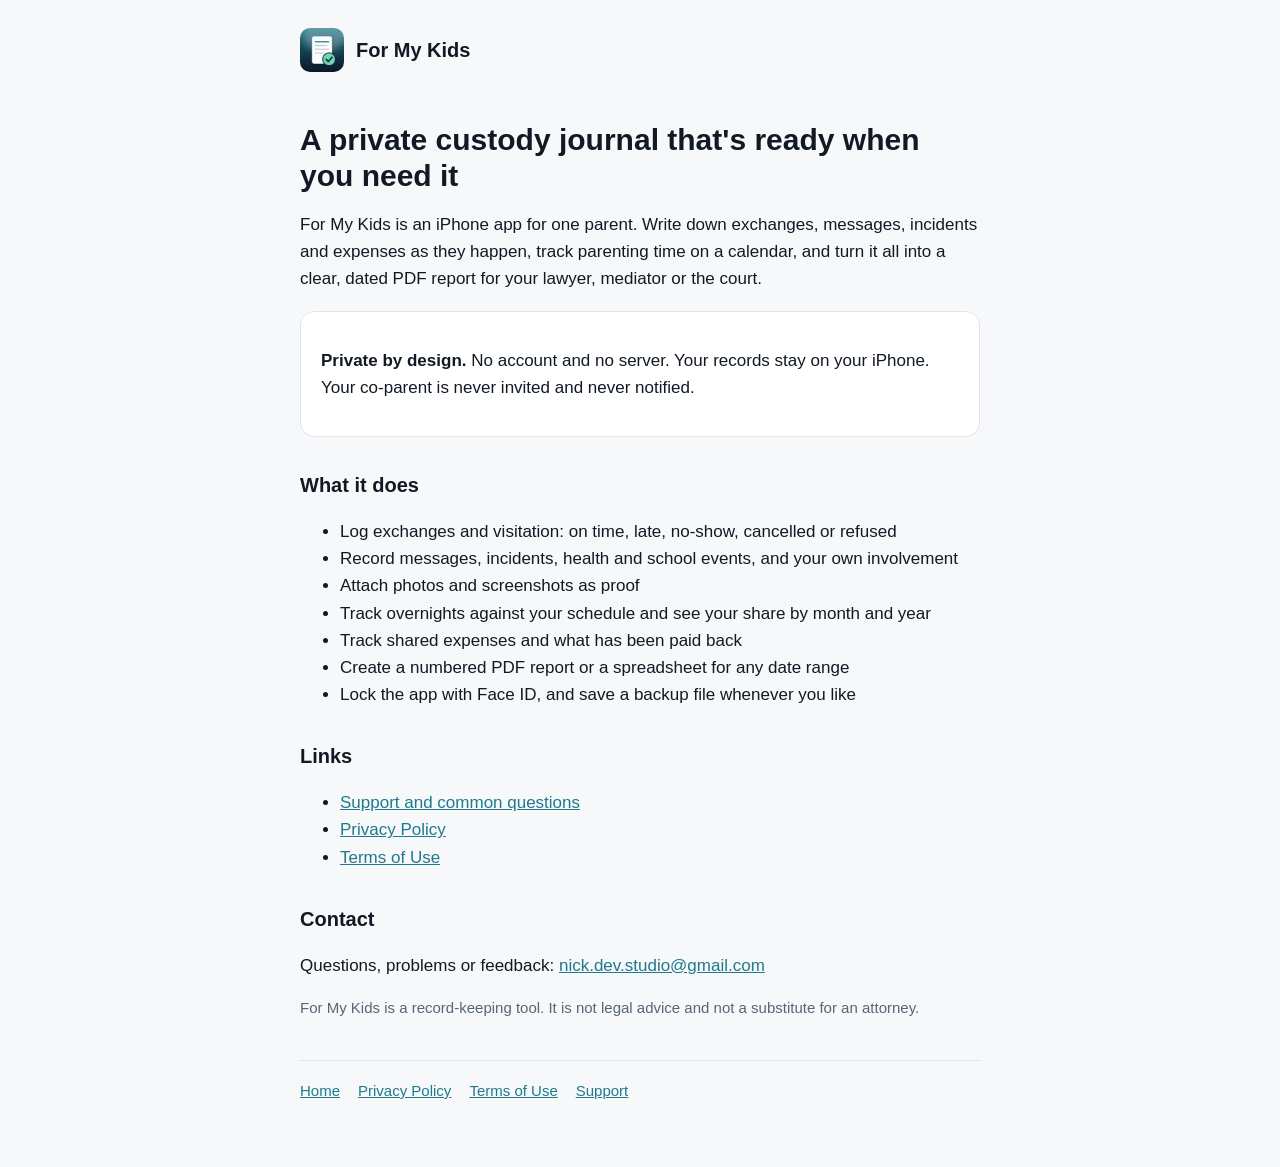
==== index.html @ 7b2aae09 "For My Kids support site: home, support, privacy policy, terms Co-Authored-By: Claude Fable 5.2 <nor" ====
<!doctype html>
<html lang="en">
<head>
<meta charset="utf-8">
<meta name="viewport" content="width=device-width, initial-scale=1">
<title>For My Kids: custody log and journal</title>
<link rel="stylesheet" href="style.css">
</head>
<body>
<header><img src="icon.png" alt=""><a href="index.html">For My Kids</a></header>
<main>
<h1>A private custody journal that's ready when you need it</h1>
<p>For My Kids is an iPhone app for one parent. Write down exchanges, messages, incidents and expenses as they happen, track parenting time on a calendar, and turn it all into a clear, dated PDF report for your lawyer, mediator or the court.</p>
<div class="card">
<p><strong>Private by design.</strong> No account and no server. Your records stay on your iPhone. Your co-parent is never invited and never notified.</p>
</div>
<h2>What it does</h2>
<ul>
<li>Log exchanges and visitation: on time, late, no-show, cancelled or refused</li>
<li>Record messages, incidents, health and school events, and your own involvement</li>
<li>Attach photos and screenshots as proof</li>
<li>Track overnights against your schedule and see your share by month and year</li>
<li>Track shared expenses and what has been paid back</li>
<li>Create a numbered PDF report or a spreadsheet for any date range</li>
<li>Lock the app with Face ID, and save a backup file whenever you like</li>
</ul>
<h2>Links</h2>
<ul>
<li><a href="support.html">Support and common questions</a></li>
<li><a href="privacy.html">Privacy Policy</a></li>
<li><a href="terms.html">Terms of Use</a></li>
</ul>
<h2>Contact</h2>
<p>Questions, problems or feedback: <a href="mailto:nick.dev.studio@gmail.com">nick.dev.studio@gmail.com</a></p>
<p class="muted">For My Kids is a record-keeping tool. It is not legal advice and not a substitute for an attorney.</p>
<nav><a href="index.html">Home</a><a href="privacy.html">Privacy Policy</a><a href="terms.html">Terms of Use</a><a href="support.html">Support</a></nav>
</main>
</body>
</html>
---- style.css ----
:root { --bg:#f6f8fa; --card:#ffffff; --ink:#111a24; --muted:#586574; --accent:#1f7a8c; --line:#dfe5ea; }
@media (prefers-color-scheme: dark) { :root { --bg:#0e1a2b; --card:#17263c; --ink:#eef3f8; --muted:#9db0cb; --accent:#6fd6b5; --line:#2b4161; } }
* { box-sizing: border-box; }
body { margin:0; background:var(--bg); color:var(--ink); font:17px/1.6 -apple-system, BlinkMacSystemFont, "Segoe UI", Roboto, Helvetica, Arial, sans-serif; }
main { max-width:720px; margin:0 auto; padding:32px 20px 64px; }
header { max-width:720px; margin:0 auto; padding:28px 20px 0; display:flex; align-items:center; gap:12px; }
header img { width:44px; height:44px; border-radius:10px; }
header a { color:var(--ink); text-decoration:none; font-weight:700; font-size:20px; }
h1 { font-size:30px; line-height:1.2; margin:18px 0 8px; }
h2 { font-size:20px; margin:32px 0 8px; }
p, li { color:var(--ink); }
.muted { color:var(--muted); font-size:15px; }
a { color:var(--accent); }
.card { background:var(--card); border:1px solid var(--line); border-radius:14px; padding:18px 20px; margin:18px 0; }
nav { margin-top:40px; padding-top:18px; border-top:1px solid var(--line); font-size:15px; display:flex; gap:18px; flex-wrap:wrap; }
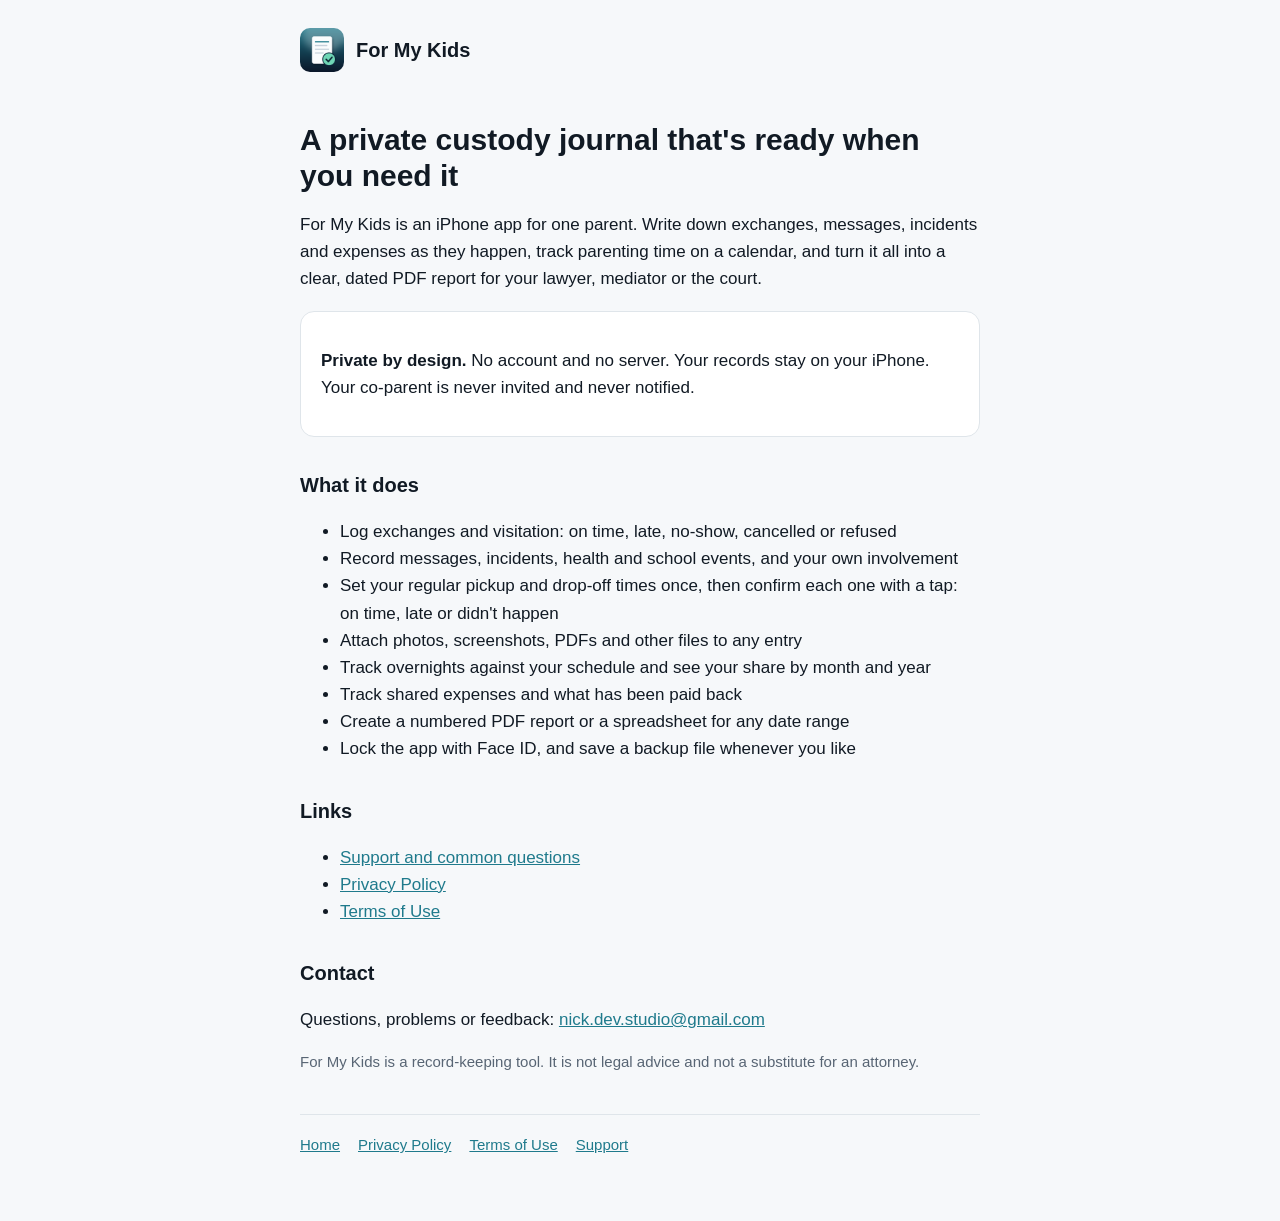
==== commit 257476ad: "Privacy policy and pages updated for scheduled exchanges, notifications and file attachments" ====
--- a/index.html
+++ b/index.html
@@ -18,7 +18,8 @@
 <ul>
 <li>Log exchanges and visitation: on time, late, no-show, cancelled or refused</li>
 <li>Record messages, incidents, health and school events, and your own involvement</li>
-<li>Attach photos and screenshots as proof</li>
+<li>Set your regular pickup and drop-off times once, then confirm each one with a tap: on time, late or didn't happen</li>
+<li>Attach photos, screenshots, PDFs and other files to any entry</li>
 <li>Track overnights against your schedule and see your share by month and year</li>
 <li>Track shared expenses and what has been paid back</li>
 <li>Create a numbered PDF report or a spreadsheet for any date range</li>
